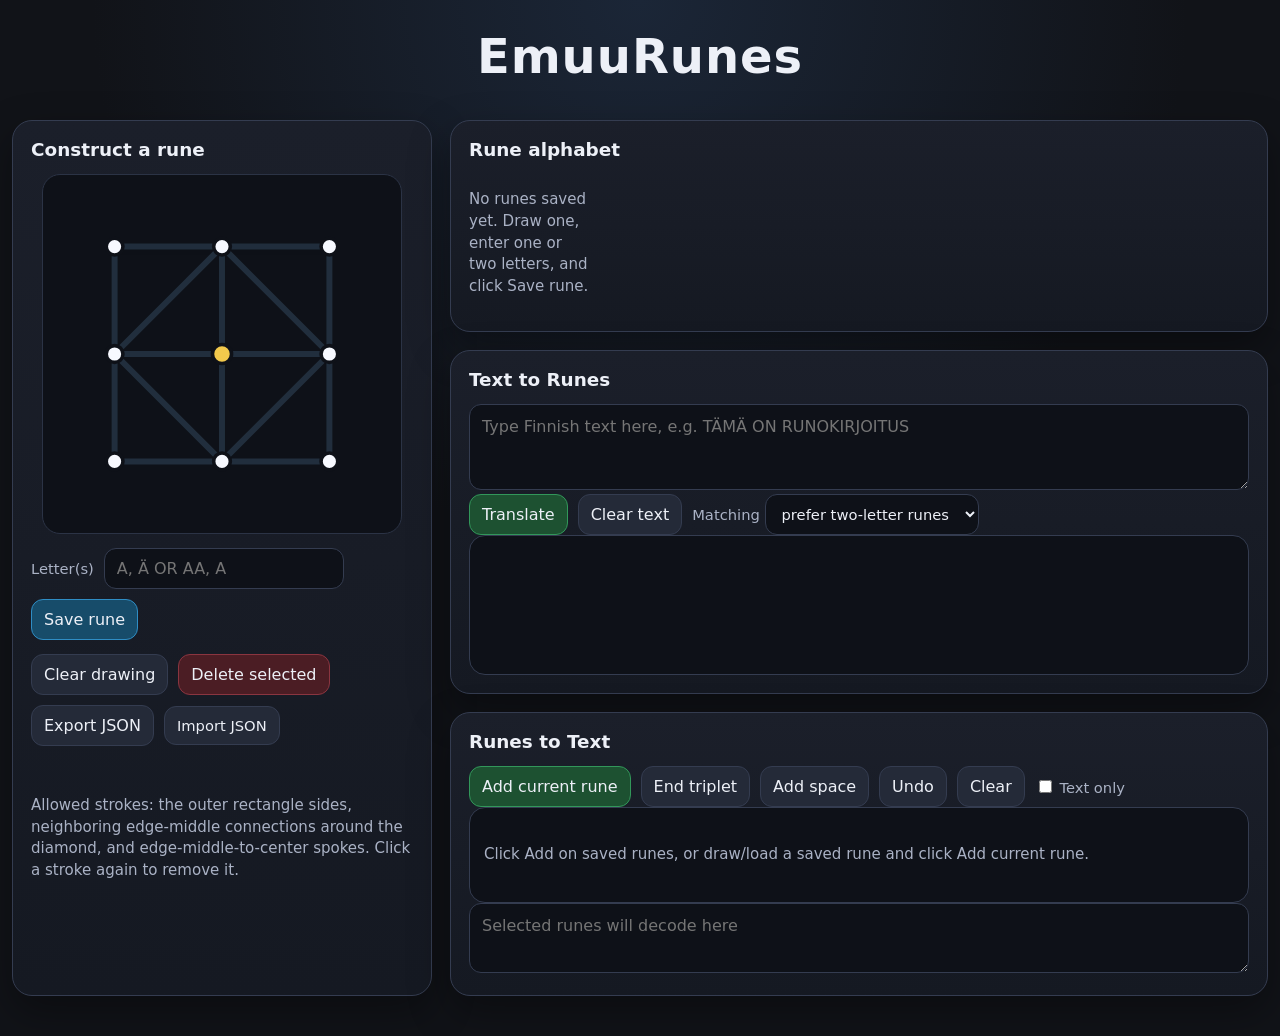
==== rune-writer.html @ 3355c8d9 "Fix missing spaces in the texbox of runes to text mode when there are spaces added between runes" ====
<!doctype html>
<html lang="en">
<head>
  <meta charset="utf-8" />
  <meta name="viewport" content="width=device-width, initial-scale=1" />
  <title>EmuuRunes</title>
  <style>
    :root {
      --bg: #111318;
      --panel: #1b1f2a;
      --panel-2: #242a38;
      --text: #edf0f7;
      --muted: #aab2c5;
      --line: #8fd3ff;
      --line-ghost: #3d5870;
      --accent: #f2c94c;
      --danger: #ff6b6b;
      --ok: #72e39f;
      --border: #343c50;
      --dot: #f7f9ff;
      --shadow: rgba(0, 0, 0, 0.35);
    }

    * { box-sizing: border-box; }

    body {
      margin: 0;
      font-family: system-ui, -apple-system, BlinkMacSystemFont, "Segoe UI", sans-serif;
      background: radial-gradient(circle at top, #1b2637 0%, var(--bg) 45%);
      color: var(--text);
      min-height: 100vh;
    }

    header {
      padding: 28px 18px 10px;
      text-align: center;
    }

    h1 {
      margin: 0 0 8px;
      font-size: clamp(1.8rem, 4vw, 3rem);
      letter-spacing: 0.02em;
    }

    .subtitle {
      margin: 0 auto;
      color: var(--muted);
      max-width: 760px;
      line-height: 1.5;
    }

    main {
      width: min(1420px, calc(100vw - 24px));
      margin: 18px auto 40px;
      display: grid;
      grid-template-columns: minmax(320px, 420px) minmax(0, 1fr);
      gap: 18px;
    }

    section, .card {
      background: linear-gradient(180deg, var(--panel), #151922);
      border: 1px solid var(--border);
      border-radius: 20px;
      box-shadow: 0 16px 40px var(--shadow);
      padding: 18px;
    }

    h2 {
      margin: 0 0 14px;
      font-size: 1.15rem;
    }

    .builder-wrap {
      display: grid;
      justify-items: center;
      gap: 14px;
    }

    svg {
      width: min(100%, 360px);
      height: auto;
      display: block;
      touch-action: none;
      user-select: none;
      background: #0e1118;
      border-radius: 18px;
      border: 1px solid #2b3345;
    }

    .edge-hit {
      stroke: transparent;
      stroke-width: 18;
      cursor: pointer;
    }

    .edge-line {
      stroke: var(--line-ghost);
      stroke-width: 5;
      stroke-linecap: round;
      opacity: 0.42;
      pointer-events: none;
    }

    .edge-on {
      stroke: var(--line);
      opacity: 1;
      filter: drop-shadow(0 0 8px rgba(143, 211, 255, 0.35));
    }

    .dot {
      fill: var(--dot);
      stroke: #0e1118;
      stroke-width: 3;
      pointer-events: none;
    }

    .dot-center { fill: var(--accent); }

    .controls, .letter-row, .actions, .write-controls, .read-controls {
      display: flex;
      gap: 10px;
      flex-wrap: wrap;
      align-items: center;
    }

    label {
      color: var(--muted);
      font-size: 0.92rem;
    }

    input, textarea, select, button {
      font: inherit;
      border-radius: 12px;
      border: 1px solid var(--border);
    }

    input, textarea, select {
      background: #0e1118;
      color: var(--text);
      padding: 10px 12px;
      outline: none;
    }

    input:focus, textarea:focus, select:focus {
      border-color: var(--line);
      box-shadow: 0 0 0 3px rgba(143, 211, 255, 0.16);
    }

    button {
      background: var(--panel-2);
      color: var(--text);
      padding: 10px 12px;
      cursor: pointer;
      transition: transform 120ms ease, background 120ms ease, border-color 120ms ease;
    }

    button:hover {
      transform: translateY(-1px);
      border-color: #51617f;
      background: #2a3245;
    }

    button.primary {
      background: #174c6a;
      border-color: #2f8dc4;
    }

    button.danger {
      background: #4b1d24;
      border-color: #8a3540;
    }

    button.good {
      background: #1d5131;
      border-color: #32975a;
    }

    .letter-input {
      width: 240px;
      text-transform: uppercase;
    }

    .status {
      min-height: 1.3em;
      color: var(--muted);
      font-size: 0.95rem;
    }

    .status.ok { color: var(--ok); }
    .status.err { color: var(--danger); }

    .grid-right {
      display: grid;
      gap: 18px;
    }

    .alphabet {
      display: grid;
      grid-template-columns: repeat(auto-fill, minmax(110px, 1fr));
      gap: 10px;
    }

    .rune-card {
      background: #0e1118;
      border: 1px solid var(--border);
      border-radius: 14px;
      padding: 10px;
      display: grid;
      justify-items: center;
      gap: 6px;
      min-height: 126px;
      cursor: pointer;
    }

    .rune-card:hover { border-color: var(--line); }

    .rune-label {
      font-weight: 700;
      letter-spacing: 0.06em;
    }

    .rune-card button {
      padding: 6px 10px;
      border-radius: 10px;
    }

    .mini-rune {
      width: 78px;
      height: 78px;
      border: none;
      background: transparent;
    }

    textarea {
      width: 100%;
      min-height: 86px;
      resize: vertical;
      line-height: 1.5;
    }

    .output {
      min-height: 140px;
      background: #0e1118;
      border: 1px solid var(--border);
      border-radius: 16px;
      padding: 14px;
      display: flex;
      gap: 0;
      flex-wrap: wrap;
      align-items: center;
    }

    .read-output {
      min-height: 96px;
    }

    .read-text {
      min-height: 48px;
    }

    .word-break {
      width: 24px;
      height: 1px;
    }

    .rune-triplet {
      --rune-size: 64px;
      display: flex;
      align-items: center;
      margin-right: 10px;
    }

    .rune-triplet .mini-rune {
      width: var(--rune-size);
      height: var(--rune-size);
      flex: 0 0 var(--rune-size);
    }

    .rune-triplet .mini-rune + .mini-rune {
      margin-left: calc(var(--rune-size) * -0.4);
    }

    .rune-reversed {
      transform: scaleX(-1);
    }

    .rune-card.next-reversed {
      border-color: var(--accent);
      box-shadow: 0 0 0 2px rgba(242, 201, 76, 0.18);
    }

    .rune-card.next-reversed .mini-rune {
      transform: scaleX(-1);
    }

    .unknown {
      width: 64px;
      height: 64px;
      border: 1px dashed #596274;
      border-radius: 12px;
      display: grid;
      place-items: center;
      color: var(--danger);
      font-weight: 700;
      margin-right: 10px;
    }

    .help {
      color: var(--muted);
      line-height: 1.45;
      font-size: 0.94rem;
    }

    .help code {
      background: #0e1118;
      padding: 2px 5px;
      border-radius: 6px;
      color: #d5e8ff;
    }

    @media (max-width: 860px) {
      main { grid-template-columns: 1fr; }
    }
  </style>
</head>
<body>
  <header>
    <h1>EmuuRunes</h1>
  </header>

  <main>
    <section>
      <h2>Construct a rune</h2>
      <div class="builder-wrap">
        <svg id="builder" viewBox="0 0 300 300" aria-label="Rune builder"></svg>

        <div class="letter-row">
          <label for="letters">Letter(s)</label>
          <input id="letters" class="letter-input" placeholder="A, Ä or AA, A" />
          <button id="saveRune" class="primary">Save rune</button>
        </div>

        <div class="actions">
          <button id="clearDrawing">Clear drawing</button>
          <button id="deleteRune" class="danger">Delete selected</button>
          <button id="exportData">Export JSON</button>
          <label>
            <input id="importData" type="file" accept="application/json" hidden />
            <button type="button" id="importButton">Import JSON</button>
          </label>
        </div>

        <div id="status" class="status"></div>
      </div>

      <p class="help">
        Allowed strokes: the outer rectangle sides, neighboring edge-middle connections around the diamond, and edge-middle-to-center spokes. Click a stroke again to remove it.
      </p>
    </section>

    <div class="grid-right">
      <section>
        <h2>Rune alphabet</h2>
        <div id="alphabet" class="alphabet"></div>
      </section>

      <section>
        <h2>Text to Runes</h2>
        <textarea id="textInput" placeholder="Type Finnish text here, e.g. TÄMÄ ON RUNOKIRJOITUS"></textarea>
        <div class="write-controls">
          <button id="renderText" class="good">Translate</button>
          <button id="clearText">Clear text</button>
          <label>
            Matching
            <select id="matchingMode">
              <option value="longest">prefer two-letter runes</option>
              <option value="single">single letters only</option>
            </select>
          </label>
        </div>
        <div id="output" class="output" aria-label="Rune output"></div>
      </section>

      <section>
        <h2>Runes to Text</h2>
        <div class="read-controls">
          <button id="addCurrentRune" class="good">Add current rune</button>
          <button id="addTripletBreak">End triplet</button>
          <button id="addSpaceRune">Add space</button>
          <button id="undoReadRune">Undo</button>
          <button id="clearReadRunes">Clear</button>
          <label>
            <input id="plainReadText" type="checkbox" />
            Text only
          </label>
        </div>
        <div id="readSequence" class="output read-output" aria-label="Selected rune sequence"></div>
        <textarea id="readText" class="read-text" readonly placeholder="Selected runes will decode here"></textarea>
      </section>
    </div>
  </main>

  <script>
    const FINNISH_LETTERS = "ABCDEFGHIJKLMNOPQRSTUVWXYZÅÄÖŊ";
    const UNASSIGNED_RUNE_PREFIX = "__unassigned__";

    const points = {
      TL: [60, 60],  TM: [150, 60],  TR: [240, 60],
      ML: [60, 150], C:  [150, 150], MR: [240, 150],
      BL: [60, 240], BM: [150, 240], BR: [240, 240],
    };

    // Only these connections are allowed.
    const allowedEdges = [
    // outer rectangle, split into half-edges so corners can connect to edge-middle dots
    ["TL", "TM"], ["TM", "TR"],
    ["TR", "MR"], ["MR", "BR"],
    ["BR", "BM"], ["BM", "BL"],
    ["BL", "ML"], ["ML", "TL"],

    // edge middles as neighbors
    ["TM", "MR"], ["MR", "BM"], ["BM", "ML"], ["ML", "TM"],

    // edge middles to center
    ["TM", "C"], ["MR", "C"], ["BM", "C"], ["ML", "C"],
    ];

    const edgeKey = (a, b) => [a, b].sort().join("-");
    const allEdgeKeys = allowedEdges.map(([a, b]) => edgeKey(a, b));

    let activeEdges = new Set();
    let selectedLetters = null;
    let readRunes = [];
    let runeMap = loadRunes(); // { "A": ["TL-TR", ...], "KS": [...] }

    const builder = document.getElementById("builder");
    const alphabet = document.getElementById("alphabet");
    const statusEl = document.getElementById("status");
    const lettersEl = document.getElementById("letters");
    const output = document.getElementById("output");
    const readSequence = document.getElementById("readSequence");
    const readText = document.getElementById("readText");

    function setStatus(message, type = "") {
      statusEl.textContent = message;
      statusEl.className = `status ${type}`;
    }

    function normalizeLetters(value) {
      return value.trim().toUpperCase().replace(/\s+/g, "");
    }

    function letterVariants(value) {
      return value
        .split(/[|,;]+/)
        .map(normalizeLetters)
        .filter(Boolean);
    }

    function canonicalLetterKey(value) {
      return [...new Set(letterVariants(value))].join("|");
    }

    function validLetters(value) {
      if (!value || value.length > 2) return false;
      return [...value].every(ch => FINNISH_LETTERS.includes(ch));
    }

    function isUnassignedRuneKey(value) {
      return value === "." || value.startsWith(`${UNASSIGNED_RUNE_PREFIX}:`);
    }

    function validRuneKey(value) {
      return isUnassignedRuneKey(value) || (letterVariants(value).length > 0 && letterVariants(value).every(validLetters));
    }

    function displayLetters(value) {
      return isUnassignedRuneKey(value) ? "." : letterVariants(value).join(" / ");
    }

    function decodedReadValue(value) {
      if (value === " ") return " ";
      if (value === "/") return "/";
      if (isUnassignedRuneKey(value)) return ".";
      const variants = letterVariants(value);
      return variants.length > 1 ? `[${variants.join("|")}]` : variants[0];
    }

    function sharesAnyVariant(a, b) {
      const bVariants = new Set(letterVariants(b));
      return letterVariants(a).some(variant => bVariants.has(variant));
    }

    function runeKeyForText(text) {
      return Object.keys(runeMap).find(key => !isUnassignedRuneKey(key) && letterVariants(key).includes(text)) || null;
    }

    function decodedReadText(includeTripletBreaks) {
      return readRunes
        .filter(value => includeTripletBreaks || value !== "/")
        .map(decodedReadValue)
        .join("");
    }

    function makeUnassignedRuneKey(map = runeMap) {
      let key;
      do {
        key = `${UNASSIGNED_RUNE_PREFIX}:${Date.now().toString(36)}-${Math.random().toString(36).slice(2, 8)}`;
      } while (map[key]);
      return key;
    }

    function normalizeRuneMapKeys(map) {
      const normalized = {};

      for (const [key, edges] of Object.entries(map)) {
        const normalizedKey = key === "."
          ? makeUnassignedRuneKey(normalized)
          : (isUnassignedRuneKey(key) ? key : canonicalLetterKey(key));
        normalized[normalizedKey] = edges;
      }

      return normalized;
    }

    function canonicalEdgeList(edgeSet) {
      return [...edgeSet].sort((a, b) => allEdgeKeys.indexOf(a) - allEdgeKeys.indexOf(b));
    }

    function sameRune(a, b) {
      return JSON.stringify([...a].sort()) === JSON.stringify([...b].sort());
    }

    function loadRunes() {
      try {
        const loaded = JSON.parse(localStorage.getItem("runeMap.v1")) || {};
        const normalized = normalizeRuneMapKeys(loaded);
        if (Object.keys(loaded).some(key => key === ".")) {
          localStorage.setItem("runeMap.v1", JSON.stringify(normalized));
        }
        return normalized;
      } catch {
        return {};
      }
    }

    function persistRunes() {
      localStorage.setItem("runeMap.v1", JSON.stringify(runeMap));
    }

    function makeLine(svg, a, b, className, extra = {}) {
      const [x1, y1] = points[a];
      const [x2, y2] = points[b];
      const line = document.createElementNS("http://www.w3.org/2000/svg", "line");
      line.setAttribute("x1", x1);
      line.setAttribute("y1", y1);
      line.setAttribute("x2", x2);
      line.setAttribute("y2", y2);
      line.setAttribute("class", className);
      for (const [key, value] of Object.entries(extra)) line.setAttribute(key, value);
      svg.appendChild(line);
      return line;
    }

    function drawDots(svg, scale = 1) {
      for (const [name, [x, y]] of Object.entries(points)) {
        const dot = document.createElementNS("http://www.w3.org/2000/svg", "circle");
        dot.setAttribute("cx", x);
        dot.setAttribute("cy", y);
        dot.setAttribute("r", name === "C" ? 8 * scale : 7 * scale);
        dot.setAttribute("class", name === "C" ? "dot dot-center" : "dot");
        svg.appendChild(dot);
      }
    }

    function syncBuilderSelectionWithSavedRune() {
      if (activeEdges.size === 0) {
        selectedLetters = null;
        lettersEl.value = "";
        return null;
      }

      const match = findRuneLettersByEdges(canonicalEdgeList(activeEdges));
      if (!match) {
        selectedLetters = null;
        return null;
      }

      selectedLetters = match;
      lettersEl.value = isUnassignedRuneKey(match) ? "" : letterVariants(match).join(", ");
      return match;
    }

    function renderBuilder() {
      builder.innerHTML = "";

      for (const [a, b] of allowedEdges) {
        const key = edgeKey(a, b);
        makeLine(builder, a, b, `edge-line ${activeEdges.has(key) ? "edge-on" : ""}`);
      }

      for (const [a, b] of allowedEdges) {
        const key = edgeKey(a, b);
        const hit = makeLine(builder, a, b, "edge-hit", { "data-edge": key });
        hit.addEventListener("click", () => {
          if (activeEdges.has(key)) activeEdges.delete(key);
          else activeEdges.add(key);
          const match = syncBuilderSelectionWithSavedRune();
          renderBuilder();
          if (match) {
            setStatus(`Current shape matches ${displayLetters(match)}.`, "ok");
          } else {
            setStatus(`${activeEdges.size} stroke${activeEdges.size === 1 ? "" : "s"} selected.`);
          }
        });
      }

      drawDots(builder);
    }

    function runeSvg(edges, size = 78) {
      const svg = document.createElementNS("http://www.w3.org/2000/svg", "svg");
      svg.setAttribute("viewBox", "0 0 300 300");
      svg.setAttribute("class", "mini-rune");
      svg.style.width = `${size}px`;
      svg.style.height = `${size}px`;

      for (const edge of edges) {
        const [a, b] = edge.split("-");
        makeLine(svg, a, b, "edge-line edge-on");
      }
      drawDots(svg, 0.8);
      return svg;
    }

    function makeUnknownToken(ch) {
      const unknown = document.createElement("div");
      unknown.className = "unknown";
      unknown.textContent = ch;
      unknown.title = `No rune assigned for ${ch}`;
      return unknown;
    }

    function renderRuneSequence(container, tokens, size = 64) {
      let triplet = null;
      let tripletCount = 0;

      function resetTriplet() {
        triplet = null;
        tripletCount = 0;
      }

      function appendBreak() {
        resetTriplet();
        container.appendChild(document.createElement("span")).className = "word-break";
      }

      function appendTripletBreak() {
        resetTriplet();
      }

      function appendRune(edges) {
        if (!triplet || tripletCount === 3) {
          triplet = document.createElement("span");
          triplet.className = "rune-triplet";
          triplet.style.setProperty("--rune-size", `${size}px`);
          container.appendChild(triplet);
          tripletCount = 0;
        }

        const svg = runeSvg(edges, size);
        if (tripletCount === 2) svg.classList.add("rune-reversed");
        triplet.appendChild(svg);
        tripletCount++;
      }

      for (const token of tokens) {
        if (token.type === "space") appendBreak();
        else if (token.type === "triplet-break") appendTripletBreak();
        else if (token.type === "unknown") {
          resetTriplet();
          container.appendChild(makeUnknownToken(token.value));
        } else {
          appendRune(token.edges);
        }
      }
    }

    function renderReadRunes() {
      readSequence.innerHTML = "";

      if (!readRunes.length) {
        const empty = document.createElement("p");
        empty.className = "help";
        empty.textContent = "Click Add on saved runes, or draw/load a saved rune and click Add current rune.";
        readSequence.appendChild(empty);
      } else {
        const tokens = readRunes
          .map(letters => {
            if (letters === " ") return { type: "space" };
            if (letters === "/") return { type: "triplet-break" };
            return { type: "rune", edges: runeMap[letters] };
          })
          .filter(token => token.type === "space" || token.type === "triplet-break" || token.edges);
        renderRuneSequence(readSequence, tokens, 64);
      }

      readText.value = decodedReadText(!document.getElementById("plainReadText").checked);
      updateAlphabetSelectionState();
    }

    function appendReadRune(letters) {
      readRunes.push(letters);
      renderReadRunes();
    }

    function findRuneLettersByEdges(edges) {
      return Object.entries(runeMap).find(([, value]) => sameRune(value, edges))?.[0] || null;
    }

    function addCurrentRuneToRead() {
      if (activeEdges.size === 0) {
        setStatus("Draw or load a saved rune before adding it to the reader.", "err");
        return;
      }

      const letters = findRuneLettersByEdges(canonicalEdgeList(activeEdges));
      if (!letters) {
        setStatus("The current rune shape is not assigned to any letters yet.", "err");
        return;
      }

      appendReadRune(letters);
      setStatus(`Added ${displayLetters(letters)} to the read sequence.`, "ok");
    }

    function nextReadRuneWillBeReversed() {
      let runeCount = 0;

      for (const value of readRunes) {
        if (value === " " || value === "/") runeCount = 0;
        else if (runeMap[value]) runeCount = (runeCount + 1) % 3;
      }

      return runeCount === 2;
    }

    function updateAlphabetSelectionState() {
      const shouldReverse = nextReadRuneWillBeReversed();

      for (const card of alphabet.querySelectorAll(".rune-card")) {
        card.classList.toggle("next-reversed", shouldReverse);
        card.title = shouldReverse
          ? "Click to load this rune. Shift+click to add it reversed as the third rune."
          : "Click to load this rune. Shift+click to add it to the read sequence.";
      }
    }

    function renderAlphabet() {
      alphabet.innerHTML = "";
      const entries = Object.entries(runeMap).sort(([a], [b]) => a.localeCompare(b, "fi"));

      if (!entries.length) {
        const empty = document.createElement("p");
        empty.className = "help";
        empty.textContent = "No runes saved yet. Draw one, enter one or two letters, and click Save rune.";
        alphabet.appendChild(empty);
        return;
      }

      for (const [letters, edges] of entries) {
        const card = document.createElement("div");
        card.className = "rune-card";
        card.title = "Click to load this rune. Shift+click to add it to the read sequence.";
        card.addEventListener("click", event => {
          if (event.shiftKey) {
            appendReadRune(letters);
            setStatus(`Added ${displayLetters(letters)} to the read sequence.`, "ok");
            return;
          }

          activeEdges = new Set(edges);
          selectedLetters = letters;
          lettersEl.value = isUnassignedRuneKey(letters) ? "" : letterVariants(letters).join(", ");
          renderBuilder();
          setStatus(`Loaded rune for ${displayLetters(letters)}.`, "ok");
        });

        const label = document.createElement("div");
        label.className = "rune-label";
        label.textContent = displayLetters(letters);

        card.appendChild(runeSvg(edges));
        card.appendChild(label);

        const addButton = document.createElement("button");
        addButton.type = "button";
        addButton.textContent = "Add";
        addButton.title = `Add ${displayLetters(letters)} to the read sequence`;
        addButton.addEventListener("click", event => {
          event.stopPropagation();
          appendReadRune(letters);
          setStatus(`Added ${displayLetters(letters)} to the read sequence.`, "ok");
        });
        card.appendChild(addButton);

        alphabet.appendChild(card);
      }

      renderReadRunes();
      updateAlphabetSelectionState();
    }

    function saveRune() {
      const normalizedLetters = canonicalLetterKey(lettersEl.value);
      const letters = normalizedLetters || (isUnassignedRuneKey(selectedLetters || "") ? selectedLetters : makeUnassignedRuneKey());
      if (!validRuneKey(letters)) {
        setStatus("Use one or more one/two-letter variants separated by commas, or leave the field empty for a placeholder rune.", "err");
        return;
      }
      if (activeEdges.size === 0) {
        setStatus("Draw at least one stroke before saving.", "err");
        return;
      }

      const edges = canonicalEdgeList(activeEdges);
      const previousKey = selectedLetters && runeMap[selectedLetters] && sameRune(runeMap[selectedLetters], edges)
        ? selectedLetters
        : null;
      const variantDuplicate = Object.keys(runeMap)
        .find(key => key !== previousKey && !isUnassignedRuneKey(key) && !isUnassignedRuneKey(letters) && sharesAnyVariant(key, letters));
      if (variantDuplicate) {
        setStatus(`${displayLetters(variantDuplicate)} already uses one of those variants.`, "err");
        return;
      }

      const existingTarget = runeMap[letters];
      if (existingTarget && letters !== previousKey && !sameRune(existingTarget, edges)) {
        setStatus(`${displayLetters(letters)} is already assigned to another rune.`, "err");
        return;
      }

      const duplicate = Object.entries(runeMap)
        .find(([key, value]) => key !== letters && key !== previousKey && sameRune(value, edges));
      if (duplicate) {
        setStatus(`That shape is already assigned to ${displayLetters(duplicate[0])}.`, "err");
        return;
      }

      if (previousKey && previousKey !== letters) {
        delete runeMap[previousKey];
        readRunes = readRunes.map(value => value === previousKey ? letters : value);
      }

      runeMap[letters] = edges;
      selectedLetters = letters;
      persistRunes();
      renderAlphabet();
      setStatus(`Saved rune for ${displayLetters(letters)}.`, "ok");
    }

    function deleteSelectedRune() {
      const letters = lettersEl.value.trim()
        ? canonicalLetterKey(lettersEl.value)
        : selectedLetters;
      if (!letters || !runeMap[letters]) {
        setStatus("Enter or select a saved rune to delete.", "err");
        return;
      }
      delete runeMap[letters];
      readRunes = readRunes.filter(value => value !== letters);
      persistRunes();
      selectedLetters = null;
      renderAlphabet();
      renderReadRunes();
      setStatus(`Deleted rune for ${displayLetters(letters)}.`, "ok");
    }

    function clearDrawing() {
      activeEdges.clear();
      selectedLetters = null;
      lettersEl.value = "";
      renderBuilder();
      setStatus("Drawing cleared.");
    }

    function exportData() {
      const blob = new Blob([JSON.stringify(runeMap, null, 2)], { type: "application/json" });
      const url = URL.createObjectURL(blob);
      const a = document.createElement("a");
      a.href = url;
      a.download = "rune-alphabet.json";
      document.body.appendChild(a);
      a.click();
      a.remove();
      URL.revokeObjectURL(url);
      setStatus("Exported rune alphabet as JSON.", "ok");
    }

    function importData(file) {
      const reader = new FileReader();
      reader.onload = () => {
        try {
          const imported = normalizeRuneMapKeys(JSON.parse(reader.result));
          for (const [letters, edges] of Object.entries(imported)) {
            if (!validRuneKey(letters)) throw new Error(`Invalid letter key: ${letters}`);
            if (!Array.isArray(edges) || !edges.every(edge => allEdgeKeys.includes(edge))) {
              throw new Error(`Invalid strokes for ${letters}`);
            }
          }
          runeMap = imported;
          readRunes = readRunes.filter(value => value === " " || value === "/" || runeMap[value]);
          persistRunes();
          renderAlphabet();
          renderReadRunes();
          setStatus("Imported rune alphabet.", "ok");
        } catch (err) {
          setStatus(`Import failed: ${err.message}`, "err");
        }
      };
      reader.readAsText(file);
    }

    function renderTextAsRunes() {
      output.innerHTML = "";
      const text = document.getElementById("textInput").value.toUpperCase();
      const mode = document.getElementById("matchingMode").value;
      const tokens = [];
      let i = 0;

      while (i < text.length) {
        const ch = text[i];

        if (/\s/.test(ch)) {
          tokens.push({ type: "space" });
          i++;
          continue;
        }

        if (ch === "/") {
          tokens.push({ type: "triplet-break" });
          i++;
          continue;
        }

        const two = text.slice(i, i + 2);
        let match = null;

        if (mode === "longest" && two.length === 2) match = runeKeyForText(two);
        if (!match) match = runeKeyForText(ch);

        if (match) {
          tokens.push({ type: "rune", edges: runeMap[match] });
          i += mode === "longest" && letterVariants(match).includes(two) ? 2 : 1;
        } else {
          tokens.push({ type: "unknown", value: ch });
          i++;
        }
      }

      renderRuneSequence(output, tokens, 64);
    }

    document.getElementById("saveRune").addEventListener("click", saveRune);
    document.getElementById("deleteRune").addEventListener("click", deleteSelectedRune);
    document.getElementById("clearDrawing").addEventListener("click", clearDrawing);
    document.getElementById("exportData").addEventListener("click", exportData);
    document.getElementById("importButton").addEventListener("click", () => document.getElementById("importData").click());
    document.getElementById("importData").addEventListener("change", event => {
      const file = event.target.files[0];
      if (file) importData(file);
      event.target.value = "";
    });
    document.getElementById("renderText").addEventListener("click", renderTextAsRunes);
    document.getElementById("clearText").addEventListener("click", () => {
      document.getElementById("textInput").value = "";
      output.innerHTML = "";
    });
    document.getElementById("textInput").addEventListener("input", renderTextAsRunes);
    document.getElementById("matchingMode").addEventListener("change", renderTextAsRunes);
    document.getElementById("addCurrentRune").addEventListener("click", addCurrentRuneToRead);
    document.getElementById("addTripletBreak").addEventListener("click", () => appendReadRune("/"));
    document.getElementById("addSpaceRune").addEventListener("click", () => appendReadRune(" "));
    document.getElementById("undoReadRune").addEventListener("click", () => {
      readRunes.pop();
      renderReadRunes();
    });
    document.getElementById("clearReadRunes").addEventListener("click", () => {
      readRunes = [];
      renderReadRunes();
    });
    document.getElementById("plainReadText").addEventListener("change", renderReadRunes);

    document.addEventListener("keydown", event => {
      const tag = event.target.tagName;
      const isTyping = tag === "INPUT" || tag === "TEXTAREA" || tag === "SELECT" || event.target.isContentEditable;
      if (isTyping || event.code !== "Space") return;

      event.preventDefault();
      appendReadRune(event.shiftKey ? "/" : " ");
    });

    lettersEl.addEventListener("input", () => {
      lettersEl.value = normalizeLetters(lettersEl.value);
    });

    renderBuilder();
    renderAlphabet();
    renderReadRunes();
  </script>
</body>
</html>
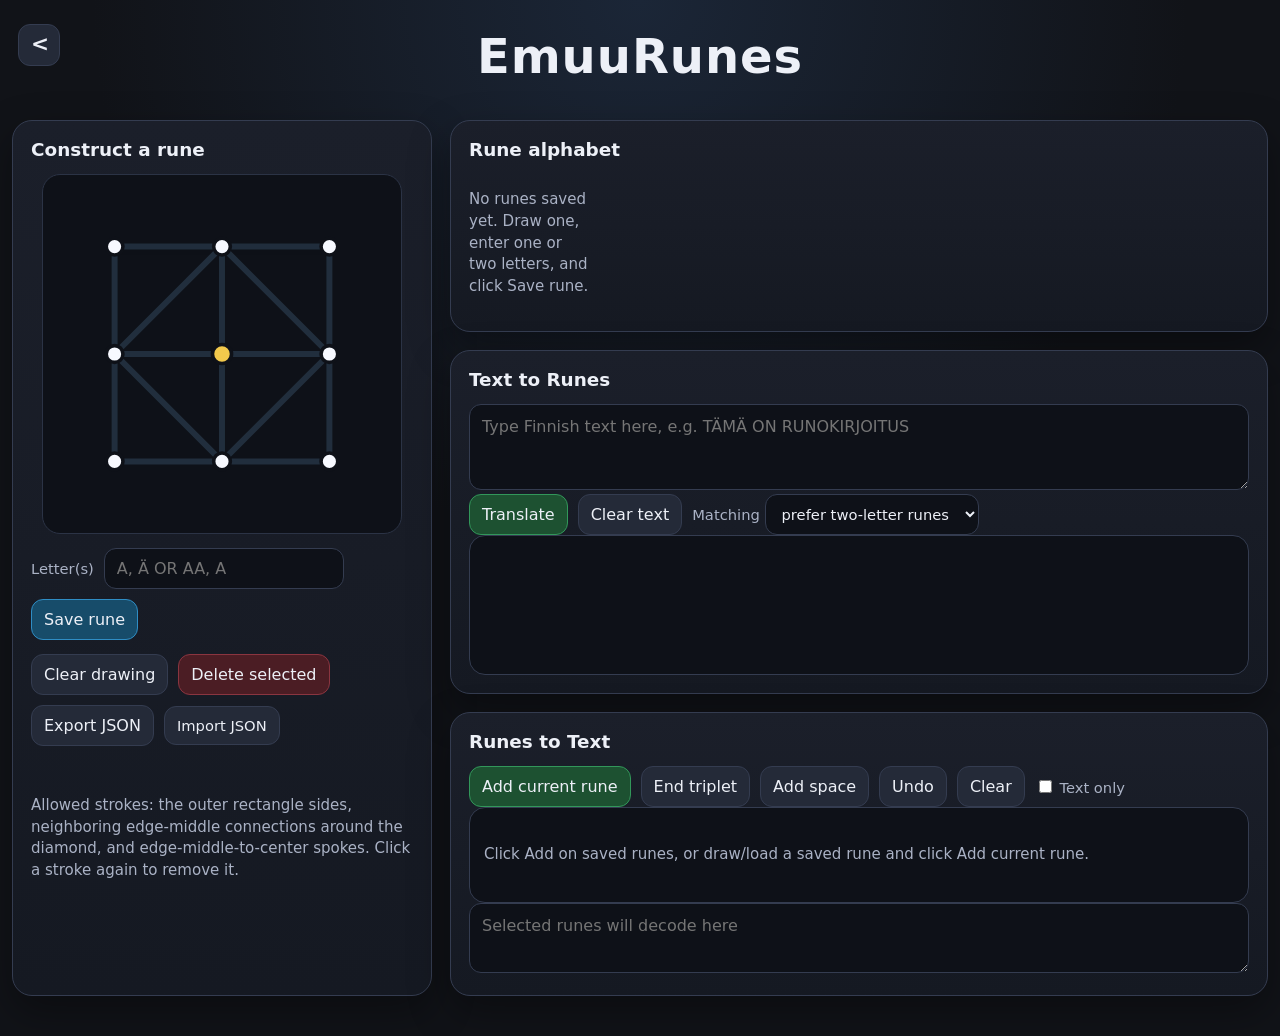
==== commit a9eeab42: "Add index page with tool selection, Add back button that leads to index page for rune-writer" ====
--- a/rune-writer.html
+++ b/rune-writer.html
@@ -32,8 +32,45 @@
     }
 
     header {
+      position: relative;
       padding: 28px 18px 10px;
       text-align: center;
+    }
+
+    .home-link {
+      position: absolute;
+      left: 18px;
+      top: 24px;
+      display: inline-flex;
+      align-items: center;
+      justify-content: center;
+      width: 42px;
+      height: 42px;
+      color: var(--text);
+      text-decoration: none;
+      background: var(--panel-2);
+      border: 1px solid var(--border);
+      border-radius: 12px;
+      padding: 0;
+      font-size: 0;
+      transition: background 120ms ease, border-color 120ms ease, box-shadow 120ms ease;
+    }
+
+    .home-link::before {
+      content: "<";
+      display: block;
+      font-size: 1.35rem;
+      font-weight: 800;
+      line-height: 1;
+      transform: translate(1px, -1px);
+    }
+
+    .home-link:hover,
+    .home-link:focus-visible {
+      border-color: var(--line);
+      background: #2a3245;
+      box-shadow: 0 18px 48px var(--shadow), 0 0 0 1px rgba(143, 211, 255, 0.12);
+      outline: none;
     }
 
     h1 {
@@ -293,6 +330,15 @@
       transform: scaleX(-1);
     }
 
+    .rune-card.disabled-next {
+      cursor: not-allowed;
+      opacity: 0.45;
+    }
+
+    .rune-card.disabled-next button {
+      cursor: not-allowed;
+    }
+
     .unknown {
       width: 64px;
       height: 64px;
@@ -321,10 +367,22 @@
     @media (max-width: 860px) {
       main { grid-template-columns: 1fr; }
     }
+
+    @media (max-width: 620px) {
+      header {
+        padding-top: 72px;
+      }
+
+      .home-link {
+        left: 12px;
+        top: 16px;
+      }
+    }
   </style>
 </head>
 <body>
   <header>
+    <a class="home-link" href="index.html" aria-label="Back to tool index"></a>
     <h1>EmuuRunes</h1>
   </header>
 
@@ -402,6 +460,7 @@
 
   <script>
     const FINNISH_LETTERS = "ABCDEFGHIJKLMNOPQRSTUVWXYZÅÄÖŊ";
+    const FINNISH_VOWELS = "AEIOUYÅÄÖ";
     const UNASSIGNED_RUNE_PREFIX = "__unassigned__";
 
     const points = {
@@ -430,8 +489,8 @@
 
     let activeEdges = new Set();
     let selectedLetters = null;
-    let readRunes = [];
     let runeMap = loadRunes(); // { "A": ["TL-TR", ...], "KS": [...] }
+    let readRunes = loadReadRunes();
 
     const builder = document.getElementById("builder");
     const alphabet = document.getElementById("alphabet");
@@ -493,6 +552,61 @@
 
     function runeKeyForText(text) {
       return Object.keys(runeMap).find(key => !isUnassignedRuneKey(key) && letterVariants(key).includes(text)) || null;
+    }
+
+    function letterRole(value) {
+      if (isUnassignedRuneKey(value)) return "unknown";
+
+      const roles = new Set(letterVariants(value).map(variant => {
+        const chars = [...variant];
+        if (chars.every(ch => FINNISH_VOWELS.includes(ch))) return "vowel";
+        if (chars.every(ch => FINNISH_LETTERS.includes(ch) && !FINNISH_VOWELS.includes(ch))) return "consonant";
+        return "unknown";
+      }));
+
+      return roles.size === 1 ? [...roles][0] : "unknown";
+    }
+
+    function currentTripletRoles(values) {
+      const roles = [];
+
+      for (const value of values) {
+        if (value === " " || value === "/") {
+          roles.length = 0;
+        } else if (runeMap[value]) {
+          const role = letterRole(value);
+          if (shouldStartNewTriplet(roles, role)) roles.length = 0;
+          roles.push(role);
+        }
+      }
+
+      return roles;
+    }
+
+    function isCompleteTriplet(roles) {
+      return roles.length === 3 || (roles.length === 2 && roles[0] === "vowel" && roles[1] === "consonant");
+    }
+
+    function isInvalidTripletContinuation(existingRoles, nextRole) {
+      if (!existingRoles.length) return false;
+      if (existingRoles.length === 1 && existingRoles[0] === nextRole && (nextRole === "consonant" || nextRole === "vowel")) return true;
+      if (existingRoles.length === 2 && existingRoles[0] === "consonant" && existingRoles[1] === "vowel" && nextRole !== "consonant") return true;
+      return false;
+    }
+
+    function shouldStartNewTriplet(existingRoles, nextRole) {
+      return isCompleteTriplet(existingRoles) || isInvalidTripletContinuation(existingRoles, nextRole);
+    }
+
+    function shouldReverseInTriplet(existingRoles, nextRole) {
+      const position = existingRoles.length;
+      if (position === 1 && existingRoles[0] === "vowel" && nextRole === "consonant") return true;
+      if (position === 2 && existingRoles[0] === "consonant" && existingRoles[1] === "vowel" && nextRole === "consonant") return true;
+      return false;
+    }
+
+    function canAppendToCurrentReadTriplet(letters) {
+      return !isInvalidTripletContinuation(currentTripletRoles(readRunes), letterRole(letters));
     }
 
     function decodedReadText(includeTripletBreaks) {
@@ -546,6 +660,20 @@
 
     function persistRunes() {
       localStorage.setItem("runeMap.v1", JSON.stringify(runeMap));
+    }
+
+    function loadReadRunes() {
+      try {
+        const loaded = JSON.parse(localStorage.getItem("readRunes.v1")) || [];
+        if (!Array.isArray(loaded)) return [];
+        return loaded.filter(value => value === " " || value === "/" || runeMap[value]);
+      } catch {
+        return [];
+      }
+    }
+
+    function persistReadRunes() {
+      localStorage.setItem("readRunes.v1", JSON.stringify(readRunes));
     }
 
     function makeLine(svg, a, b, className, extra = {}) {
@@ -644,10 +772,12 @@
     function renderRuneSequence(container, tokens, size = 64) {
       let triplet = null;
       let tripletCount = 0;
+      let tripletRoles = [];
 
       function resetTriplet() {
         triplet = null;
         tripletCount = 0;
+        tripletRoles = [];
       }
 
       function appendBreak() {
@@ -659,19 +789,22 @@
         resetTriplet();
       }
 
-      function appendRune(edges) {
-        if (!triplet || tripletCount === 3) {
+      function appendRune(token) {
+        const role = token.role || "unknown";
+        if (!triplet || shouldStartNewTriplet(tripletRoles, role)) {
           triplet = document.createElement("span");
           triplet.className = "rune-triplet";
           triplet.style.setProperty("--rune-size", `${size}px`);
           container.appendChild(triplet);
           tripletCount = 0;
+          tripletRoles = [];
         }
 
-        const svg = runeSvg(edges, size);
-        if (tripletCount === 2) svg.classList.add("rune-reversed");
+        const svg = runeSvg(token.edges, size);
+        if (shouldReverseInTriplet(tripletRoles, role)) svg.classList.add("rune-reversed");
         triplet.appendChild(svg);
         tripletCount++;
+        tripletRoles.push(role);
       }
 
       for (const token of tokens) {
@@ -681,7 +814,7 @@
           resetTriplet();
           container.appendChild(makeUnknownToken(token.value));
         } else {
-          appendRune(token.edges);
+          appendRune(token);
         }
       }
     }
@@ -699,7 +832,7 @@
           .map(letters => {
             if (letters === " ") return { type: "space" };
             if (letters === "/") return { type: "triplet-break" };
-            return { type: "rune", edges: runeMap[letters] };
+            return { type: "rune", key: letters, edges: runeMap[letters], role: letterRole(letters) };
           })
           .filter(token => token.type === "space" || token.type === "triplet-break" || token.edges);
         renderRuneSequence(readSequence, tokens, 64);
@@ -710,8 +843,15 @@
     }
 
     function appendReadRune(letters) {
+      if (runeMap[letters] && !canAppendToCurrentReadTriplet(letters)) {
+        setStatus(`Cannot add ${displayLetters(letters)} here: the next rune must alternate vowel/consonant.`, "err");
+        return false;
+      }
+
       readRunes.push(letters);
+      persistReadRunes();
       renderReadRunes();
+      return true;
     }
 
     function findRuneLettersByEdges(edges) {
@@ -730,29 +870,26 @@
         return;
       }
 
-      appendReadRune(letters);
-      setStatus(`Added ${displayLetters(letters)} to the read sequence.`, "ok");
-    }
-
-    function nextReadRuneWillBeReversed() {
-      let runeCount = 0;
-
-      for (const value of readRunes) {
-        if (value === " " || value === "/") runeCount = 0;
-        else if (runeMap[value]) runeCount = (runeCount + 1) % 3;
-      }
-
-      return runeCount === 2;
+      if (appendReadRune(letters)) setStatus(`Added ${displayLetters(letters)} to the read sequence.`, "ok");
+    }
+
+    function nextReadRuneWillBeReversed(letters) {
+      return shouldReverseInTriplet(currentTripletRoles(readRunes), letterRole(letters));
     }
 
     function updateAlphabetSelectionState() {
-      const shouldReverse = nextReadRuneWillBeReversed();
-
       for (const card of alphabet.querySelectorAll(".rune-card")) {
+        const canAppend = canAppendToCurrentReadTriplet(card.dataset.letters);
+        const shouldReverse = canAppend && nextReadRuneWillBeReversed(card.dataset.letters);
+        const addButton = card.querySelector("button");
+        if (addButton) addButton.disabled = !canAppend;
+        card.classList.toggle("disabled-next", !canAppend);
         card.classList.toggle("next-reversed", shouldReverse);
         card.title = shouldReverse
-          ? "Click to load this rune. Shift+click to add it reversed as the third rune."
-          : "Click to load this rune. Shift+click to add it to the read sequence.";
+          ? "Click to load this rune. Shift+click to add it reversed by triplet rules."
+          : (canAppend
+            ? "Click to load this rune. Shift+click to add it to the read sequence."
+            : "This rune cannot be added next because the triplet must alternate vowel/consonant.");
       }
     }
 
@@ -771,11 +908,11 @@
       for (const [letters, edges] of entries) {
         const card = document.createElement("div");
         card.className = "rune-card";
+        card.dataset.letters = letters;
         card.title = "Click to load this rune. Shift+click to add it to the read sequence.";
         card.addEventListener("click", event => {
           if (event.shiftKey) {
-            appendReadRune(letters);
-            setStatus(`Added ${displayLetters(letters)} to the read sequence.`, "ok");
+            if (appendReadRune(letters)) setStatus(`Added ${displayLetters(letters)} to the read sequence.`, "ok");
             return;
           }
 
@@ -799,8 +936,7 @@
         addButton.title = `Add ${displayLetters(letters)} to the read sequence`;
         addButton.addEventListener("click", event => {
           event.stopPropagation();
-          appendReadRune(letters);
-          setStatus(`Added ${displayLetters(letters)} to the read sequence.`, "ok");
+          if (appendReadRune(letters)) setStatus(`Added ${displayLetters(letters)} to the read sequence.`, "ok");
         });
         card.appendChild(addButton);
 
@@ -850,6 +986,7 @@
       if (previousKey && previousKey !== letters) {
         delete runeMap[previousKey];
         readRunes = readRunes.map(value => value === previousKey ? letters : value);
+        persistReadRunes();
       }
 
       runeMap[letters] = edges;
@@ -870,6 +1007,7 @@
       delete runeMap[letters];
       readRunes = readRunes.filter(value => value !== letters);
       persistRunes();
+      persistReadRunes();
       selectedLetters = null;
       renderAlphabet();
       renderReadRunes();
@@ -911,6 +1049,7 @@
           runeMap = imported;
           readRunes = readRunes.filter(value => value === " " || value === "/" || runeMap[value]);
           persistRunes();
+          persistReadRunes();
           renderAlphabet();
           renderReadRunes();
           setStatus("Imported rune alphabet.", "ok");
@@ -950,7 +1089,7 @@
         if (!match) match = runeKeyForText(ch);
 
         if (match) {
-          tokens.push({ type: "rune", edges: runeMap[match] });
+          tokens.push({ type: "rune", key: match, edges: runeMap[match], role: letterRole(match) });
           i += mode === "longest" && letterVariants(match).includes(two) ? 2 : 1;
         } else {
           tokens.push({ type: "unknown", value: ch });
@@ -983,10 +1122,12 @@
     document.getElementById("addSpaceRune").addEventListener("click", () => appendReadRune(" "));
     document.getElementById("undoReadRune").addEventListener("click", () => {
       readRunes.pop();
+      persistReadRunes();
       renderReadRunes();
     });
     document.getElementById("clearReadRunes").addEventListener("click", () => {
       readRunes = [];
+      persistReadRunes();
       renderReadRunes();
     });
     document.getElementById("plainReadText").addEventListener("change", renderReadRunes);
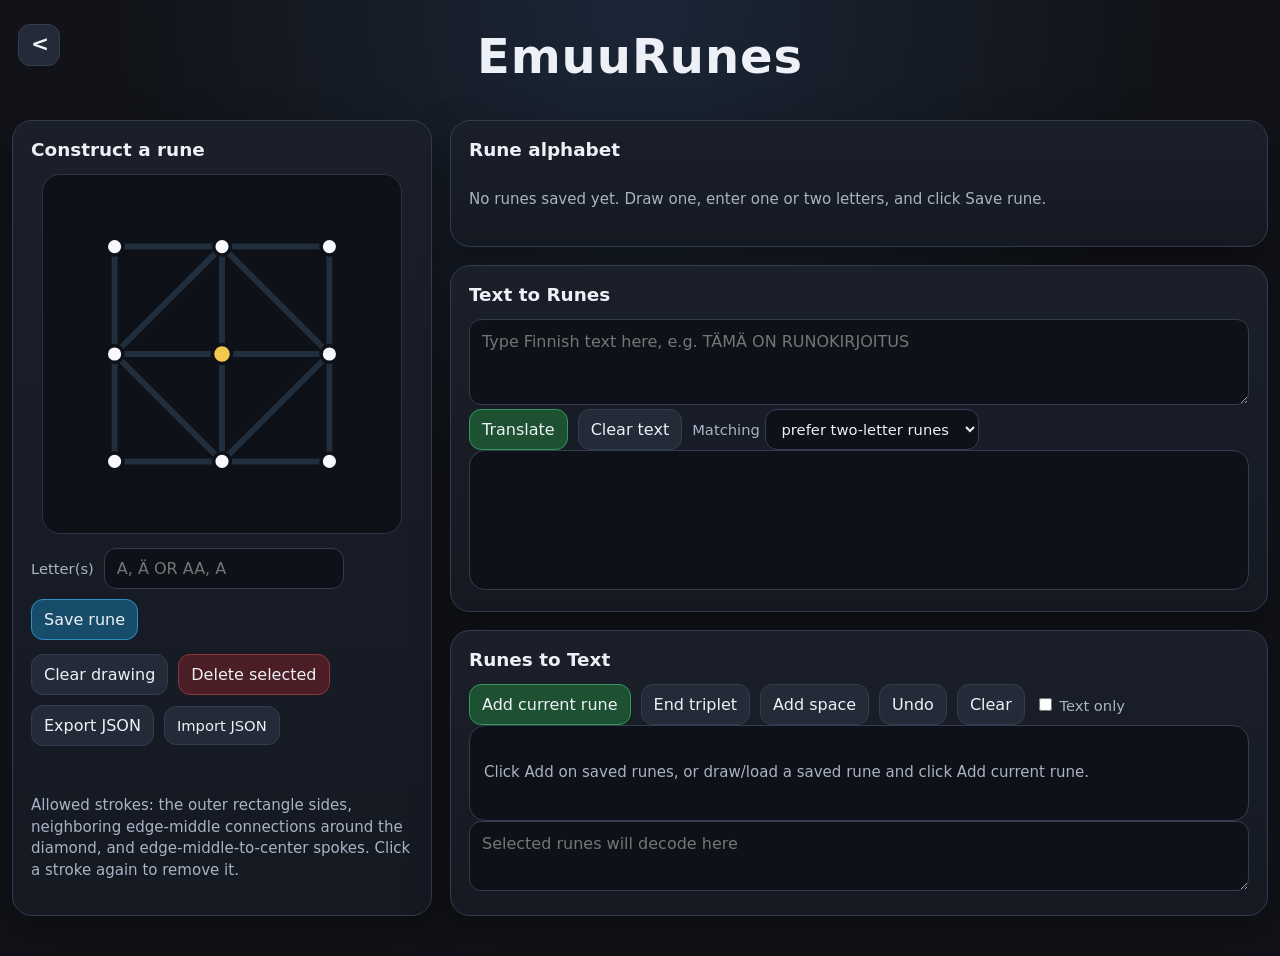
==== commit 1cd59e01: "Extract styles to css files, Fix button animations" ====
--- a/rune-writer.html
+++ b/rune-writer.html
@@ -4,381 +4,8 @@
   <meta charset="utf-8" />
   <meta name="viewport" content="width=device-width, initial-scale=1" />
   <title>EmuuRunes</title>
-  <style>
-    :root {
-      --bg: #111318;
-      --panel: #1b1f2a;
-      --panel-2: #242a38;
-      --text: #edf0f7;
-      --muted: #aab2c5;
-      --line: #8fd3ff;
-      --line-ghost: #3d5870;
-      --accent: #f2c94c;
-      --danger: #ff6b6b;
-      --ok: #72e39f;
-      --border: #343c50;
-      --dot: #f7f9ff;
-      --shadow: rgba(0, 0, 0, 0.35);
-    }
-
-    * { box-sizing: border-box; }
-
-    body {
-      margin: 0;
-      font-family: system-ui, -apple-system, BlinkMacSystemFont, "Segoe UI", sans-serif;
-      background: radial-gradient(circle at top, #1b2637 0%, var(--bg) 45%);
-      color: var(--text);
-      min-height: 100vh;
-    }
-
-    header {
-      position: relative;
-      padding: 28px 18px 10px;
-      text-align: center;
-    }
-
-    .home-link {
-      position: absolute;
-      left: 18px;
-      top: 24px;
-      display: inline-flex;
-      align-items: center;
-      justify-content: center;
-      width: 42px;
-      height: 42px;
-      color: var(--text);
-      text-decoration: none;
-      background: var(--panel-2);
-      border: 1px solid var(--border);
-      border-radius: 12px;
-      padding: 0;
-      font-size: 0;
-      transition: background 120ms ease, border-color 120ms ease, box-shadow 120ms ease;
-    }
-
-    .home-link::before {
-      content: "<";
-      display: block;
-      font-size: 1.35rem;
-      font-weight: 800;
-      line-height: 1;
-      transform: translate(1px, -1px);
-    }
-
-    .home-link:hover,
-    .home-link:focus-visible {
-      border-color: var(--line);
-      background: #2a3245;
-      box-shadow: 0 18px 48px var(--shadow), 0 0 0 1px rgba(143, 211, 255, 0.12);
-      outline: none;
-    }
-
-    h1 {
-      margin: 0 0 8px;
-      font-size: clamp(1.8rem, 4vw, 3rem);
-      letter-spacing: 0.02em;
-    }
-
-    .subtitle {
-      margin: 0 auto;
-      color: var(--muted);
-      max-width: 760px;
-      line-height: 1.5;
-    }
-
-    main {
-      width: min(1420px, calc(100vw - 24px));
-      margin: 18px auto 40px;
-      display: grid;
-      grid-template-columns: minmax(320px, 420px) minmax(0, 1fr);
-      gap: 18px;
-    }
-
-    section, .card {
-      background: linear-gradient(180deg, var(--panel), #151922);
-      border: 1px solid var(--border);
-      border-radius: 20px;
-      box-shadow: 0 16px 40px var(--shadow);
-      padding: 18px;
-    }
-
-    h2 {
-      margin: 0 0 14px;
-      font-size: 1.15rem;
-    }
-
-    .builder-wrap {
-      display: grid;
-      justify-items: center;
-      gap: 14px;
-    }
-
-    svg {
-      width: min(100%, 360px);
-      height: auto;
-      display: block;
-      touch-action: none;
-      user-select: none;
-      background: #0e1118;
-      border-radius: 18px;
-      border: 1px solid #2b3345;
-    }
-
-    .edge-hit {
-      stroke: transparent;
-      stroke-width: 18;
-      cursor: pointer;
-    }
-
-    .edge-line {
-      stroke: var(--line-ghost);
-      stroke-width: 5;
-      stroke-linecap: round;
-      opacity: 0.42;
-      pointer-events: none;
-    }
-
-    .edge-on {
-      stroke: var(--line);
-      opacity: 1;
-      filter: drop-shadow(0 0 8px rgba(143, 211, 255, 0.35));
-    }
-
-    .dot {
-      fill: var(--dot);
-      stroke: #0e1118;
-      stroke-width: 3;
-      pointer-events: none;
-    }
-
-    .dot-center { fill: var(--accent); }
-
-    .controls, .letter-row, .actions, .write-controls, .read-controls {
-      display: flex;
-      gap: 10px;
-      flex-wrap: wrap;
-      align-items: center;
-    }
-
-    label {
-      color: var(--muted);
-      font-size: 0.92rem;
-    }
-
-    input, textarea, select, button {
-      font: inherit;
-      border-radius: 12px;
-      border: 1px solid var(--border);
-    }
-
-    input, textarea, select {
-      background: #0e1118;
-      color: var(--text);
-      padding: 10px 12px;
-      outline: none;
-    }
-
-    input:focus, textarea:focus, select:focus {
-      border-color: var(--line);
-      box-shadow: 0 0 0 3px rgba(143, 211, 255, 0.16);
-    }
-
-    button {
-      background: var(--panel-2);
-      color: var(--text);
-      padding: 10px 12px;
-      cursor: pointer;
-      transition: transform 120ms ease, background 120ms ease, border-color 120ms ease;
-    }
-
-    button:hover {
-      transform: translateY(-1px);
-      border-color: #51617f;
-      background: #2a3245;
-    }
-
-    button.primary {
-      background: #174c6a;
-      border-color: #2f8dc4;
-    }
-
-    button.danger {
-      background: #4b1d24;
-      border-color: #8a3540;
-    }
-
-    button.good {
-      background: #1d5131;
-      border-color: #32975a;
-    }
-
-    .letter-input {
-      width: 240px;
-      text-transform: uppercase;
-    }
-
-    .status {
-      min-height: 1.3em;
-      color: var(--muted);
-      font-size: 0.95rem;
-    }
-
-    .status.ok { color: var(--ok); }
-    .status.err { color: var(--danger); }
-
-    .grid-right {
-      display: grid;
-      gap: 18px;
-    }
-
-    .alphabet {
-      display: grid;
-      grid-template-columns: repeat(auto-fill, minmax(110px, 1fr));
-      gap: 10px;
-    }
-
-    .rune-card {
-      background: #0e1118;
-      border: 1px solid var(--border);
-      border-radius: 14px;
-      padding: 10px;
-      display: grid;
-      justify-items: center;
-      gap: 6px;
-      min-height: 126px;
-      cursor: pointer;
-    }
-
-    .rune-card:hover { border-color: var(--line); }
-
-    .rune-label {
-      font-weight: 700;
-      letter-spacing: 0.06em;
-    }
-
-    .rune-card button {
-      padding: 6px 10px;
-      border-radius: 10px;
-    }
-
-    .mini-rune {
-      width: 78px;
-      height: 78px;
-      border: none;
-      background: transparent;
-    }
-
-    textarea {
-      width: 100%;
-      min-height: 86px;
-      resize: vertical;
-      line-height: 1.5;
-    }
-
-    .output {
-      min-height: 140px;
-      background: #0e1118;
-      border: 1px solid var(--border);
-      border-radius: 16px;
-      padding: 14px;
-      display: flex;
-      gap: 0;
-      flex-wrap: wrap;
-      align-items: center;
-    }
-
-    .read-output {
-      min-height: 96px;
-    }
-
-    .read-text {
-      min-height: 48px;
-    }
-
-    .word-break {
-      width: 24px;
-      height: 1px;
-    }
-
-    .rune-triplet {
-      --rune-size: 64px;
-      display: flex;
-      align-items: center;
-      margin-right: 10px;
-    }
-
-    .rune-triplet .mini-rune {
-      width: var(--rune-size);
-      height: var(--rune-size);
-      flex: 0 0 var(--rune-size);
-    }
-
-    .rune-triplet .mini-rune + .mini-rune {
-      margin-left: calc(var(--rune-size) * -0.4);
-    }
-
-    .rune-reversed {
-      transform: scaleX(-1);
-    }
-
-    .rune-card.next-reversed {
-      border-color: var(--accent);
-      box-shadow: 0 0 0 2px rgba(242, 201, 76, 0.18);
-    }
-
-    .rune-card.next-reversed .mini-rune {
-      transform: scaleX(-1);
-    }
-
-    .rune-card.disabled-next {
-      cursor: not-allowed;
-      opacity: 0.45;
-    }
-
-    .rune-card.disabled-next button {
-      cursor: not-allowed;
-    }
-
-    .unknown {
-      width: 64px;
-      height: 64px;
-      border: 1px dashed #596274;
-      border-radius: 12px;
-      display: grid;
-      place-items: center;
-      color: var(--danger);
-      font-weight: 700;
-      margin-right: 10px;
-    }
-
-    .help {
-      color: var(--muted);
-      line-height: 1.45;
-      font-size: 0.94rem;
-    }
-
-    .help code {
-      background: #0e1118;
-      padding: 2px 5px;
-      border-radius: 6px;
-      color: #d5e8ff;
-    }
-
-    @media (max-width: 860px) {
-      main { grid-template-columns: 1fr; }
-    }
-
-    @media (max-width: 620px) {
-      header {
-        padding-top: 72px;
-      }
-
-      .home-link {
-        left: 12px;
-        top: 16px;
-      }
-    }
-  </style>
+  <link rel="stylesheet" href="styles/common.css" />
+  <link rel="stylesheet" href="styles/rune-writer.css" />
 </head>
 <body>
   <header>
--- a/styles/common.css
+++ b/styles/common.css
@@ -0,0 +1,36 @@
+:root {
+  --bg: #111318;
+  --panel: #1b1f2a;
+  --panel-2: #242a38;
+  --text: #edf0f7;
+  --muted: #aab2c5;
+  --line: #8fd3ff;
+  --line-ghost: #3d5870;
+  --accent: #f2c94c;
+  --danger: #ff6b6b;
+  --ok: #72e39f;
+  --border: #343c50;
+  --dot: #f7f9ff;
+  --shadow: rgba(0, 0, 0, 0.35);
+}
+
+* {
+  box-sizing: border-box;
+}
+
+body {
+  margin: 0;
+  font-family: system-ui, -apple-system, BlinkMacSystemFont, "Segoe UI", sans-serif;
+  color: var(--text);
+  min-height: 100vh;
+}
+
+h1 {
+  letter-spacing: 0.02em;
+}
+
+.subtitle {
+  margin: 0 auto;
+  color: var(--muted);
+  line-height: 1.5;
+}
--- a/styles/rune-writer.css
+++ b/styles/rune-writer.css
@@ -0,0 +1,375 @@
+body {
+  background: radial-gradient(circle at top, #1b2637 0%, var(--bg) 45%);
+}
+
+header {
+  position: relative;
+  padding: 28px 18px 10px;
+  text-align: center;
+}
+
+.home-link {
+  position: absolute;
+  left: 18px;
+  top: 24px;
+  display: inline-flex;
+  align-items: center;
+  justify-content: center;
+  width: 42px;
+  height: 42px;
+  color: var(--text);
+  text-decoration: none;
+  background: var(--panel-2);
+  border: 1px solid var(--border);
+  border-radius: 12px;
+  padding: 0;
+  font-size: 0;
+  transition: transform 120ms ease, background 120ms ease, border-color 120ms ease, box-shadow 120ms ease;
+}
+
+.home-link::before {
+  content: "<";
+  display: block;
+  font-size: 1.35rem;
+  font-weight: 800;
+  line-height: 1;
+  transform: translate(1px, -1px);
+}
+
+.home-link:hover,
+.home-link:focus-visible {
+  transform: translateY(-1px);
+  border-color: var(--line);
+  background: #2a3245;
+  box-shadow: 0 18px 48px var(--shadow), 0 0 0 1px rgba(143, 211, 255, 0.12);
+  outline: none;
+}
+
+h1 {
+  margin: 0 0 8px;
+  font-size: clamp(1.8rem, 4vw, 3rem);
+}
+
+.subtitle {
+  max-width: 760px;
+}
+
+main {
+  width: min(1420px, calc(100vw - 24px));
+  margin: 18px auto 40px;
+  display: grid;
+  grid-template-columns: minmax(320px, 420px) minmax(0, 1fr);
+  gap: 18px;
+}
+
+section,
+.card {
+  background: linear-gradient(180deg, var(--panel), #151922);
+  border: 1px solid var(--border);
+  border-radius: 20px;
+  box-shadow: 0 16px 40px var(--shadow);
+  padding: 18px;
+}
+
+h2 {
+  margin: 0 0 14px;
+  font-size: 1.15rem;
+}
+
+.builder-wrap {
+  display: grid;
+  justify-items: center;
+  gap: 14px;
+}
+
+svg {
+  width: min(100%, 360px);
+  height: auto;
+  display: block;
+  touch-action: none;
+  user-select: none;
+  background: #0e1118;
+  border-radius: 18px;
+  border: 1px solid #2b3345;
+}
+
+.edge-hit {
+  stroke: transparent;
+  stroke-width: 18;
+  cursor: pointer;
+}
+
+.edge-line {
+  stroke: var(--line-ghost);
+  stroke-width: 5;
+  stroke-linecap: round;
+  opacity: 0.42;
+  pointer-events: none;
+}
+
+.edge-on {
+  stroke: var(--line);
+  opacity: 1;
+  filter: drop-shadow(0 0 8px rgba(143, 211, 255, 0.35));
+}
+
+.dot {
+  fill: var(--dot);
+  stroke: #0e1118;
+  stroke-width: 3;
+  pointer-events: none;
+}
+
+.dot-center {
+  fill: var(--accent);
+}
+
+.controls,
+.letter-row,
+.actions,
+.write-controls,
+.read-controls {
+  display: flex;
+  gap: 10px;
+  flex-wrap: wrap;
+  align-items: center;
+}
+
+label {
+  color: var(--muted);
+  font-size: 0.92rem;
+}
+
+input,
+textarea,
+select,
+button {
+  font: inherit;
+  border-radius: 12px;
+  border: 1px solid var(--border);
+}
+
+input,
+textarea,
+select {
+  background: #0e1118;
+  color: var(--text);
+  padding: 10px 12px;
+  outline: none;
+}
+
+input:focus,
+textarea:focus,
+select:focus {
+  border-color: var(--line);
+  box-shadow: 0 0 0 3px rgba(143, 211, 255, 0.16);
+}
+
+button {
+  background: var(--panel-2);
+  color: var(--text);
+  padding: 10px 12px;
+  cursor: pointer;
+  transition: transform 120ms ease, background 120ms ease, border-color 120ms ease;
+}
+
+button:hover {
+  transform: translateY(-1px);
+  border-color: #51617f;
+  background: #2a3245;
+}
+
+button.primary {
+  background: #174c6a;
+  border-color: #2f8dc4;
+}
+
+button.danger {
+  background: #4b1d24;
+  border-color: #8a3540;
+}
+
+button.good {
+  background: #1d5131;
+  border-color: #32975a;
+}
+
+.letter-input {
+  width: 240px;
+  text-transform: uppercase;
+}
+
+.status {
+  min-height: 1.3em;
+  color: var(--muted);
+  font-size: 0.95rem;
+}
+
+.status.ok {
+  color: var(--ok);
+}
+
+.status.err {
+  color: var(--danger);
+}
+
+.grid-right {
+  display: grid;
+  gap: 18px;
+}
+
+.alphabet {
+  display: grid;
+  grid-template-columns: repeat(auto-fill, minmax(110px, 1fr));
+  gap: 10px;
+}
+
+.alphabet > .help {
+  grid-column: 1 / -1;
+}
+
+.rune-card {
+  background: #0e1118;
+  border: 1px solid var(--border);
+  border-radius: 14px;
+  padding: 10px;
+  display: grid;
+  justify-items: center;
+  gap: 6px;
+  min-height: 126px;
+  cursor: pointer;
+}
+
+.rune-card:hover {
+  border-color: var(--line);
+}
+
+.rune-label {
+  font-weight: 700;
+  letter-spacing: 0.06em;
+}
+
+.rune-card button {
+  padding: 6px 10px;
+  border-radius: 10px;
+}
+
+.mini-rune {
+  width: 78px;
+  height: 78px;
+  border: none;
+  background: transparent;
+}
+
+textarea {
+  width: 100%;
+  min-height: 86px;
+  resize: vertical;
+  line-height: 1.5;
+}
+
+.output {
+  min-height: 140px;
+  background: #0e1118;
+  border: 1px solid var(--border);
+  border-radius: 16px;
+  padding: 14px;
+  display: flex;
+  gap: 0;
+  flex-wrap: wrap;
+  align-items: center;
+}
+
+.read-output {
+  min-height: 96px;
+}
+
+.read-text {
+  min-height: 48px;
+}
+
+.word-break {
+  width: 24px;
+  height: 1px;
+}
+
+.rune-triplet {
+  --rune-size: 64px;
+  display: flex;
+  align-items: center;
+  margin-right: 10px;
+}
+
+.rune-triplet .mini-rune {
+  width: var(--rune-size);
+  height: var(--rune-size);
+  flex: 0 0 var(--rune-size);
+}
+
+.rune-triplet .mini-rune + .mini-rune {
+  margin-left: calc(var(--rune-size) * -0.4);
+}
+
+.rune-reversed {
+  transform: scaleX(-1);
+}
+
+.rune-card.next-reversed {
+  border-color: var(--accent);
+  box-shadow: 0 0 0 2px rgba(242, 201, 76, 0.18);
+}
+
+.rune-card.next-reversed .mini-rune {
+  transform: scaleX(-1);
+}
+
+.rune-card.disabled-next {
+  cursor: not-allowed;
+  opacity: 0.45;
+}
+
+.rune-card.disabled-next button {
+  cursor: not-allowed;
+}
+
+.unknown {
+  width: 64px;
+  height: 64px;
+  border: 1px dashed #596274;
+  border-radius: 12px;
+  display: grid;
+  place-items: center;
+  color: var(--danger);
+  font-weight: 700;
+  margin-right: 10px;
+}
+
+.help {
+  color: var(--muted);
+  line-height: 1.45;
+  font-size: 0.94rem;
+}
+
+.help code {
+  background: #0e1118;
+  padding: 2px 5px;
+  border-radius: 6px;
+  color: #d5e8ff;
+}
+
+@media (max-width: 860px) {
+  main {
+    grid-template-columns: 1fr;
+  }
+}
+
+@media (max-width: 620px) {
+  header {
+    padding-top: 72px;
+  }
+
+  .home-link {
+    left: 12px;
+    top: 16px;
+  }
+}
